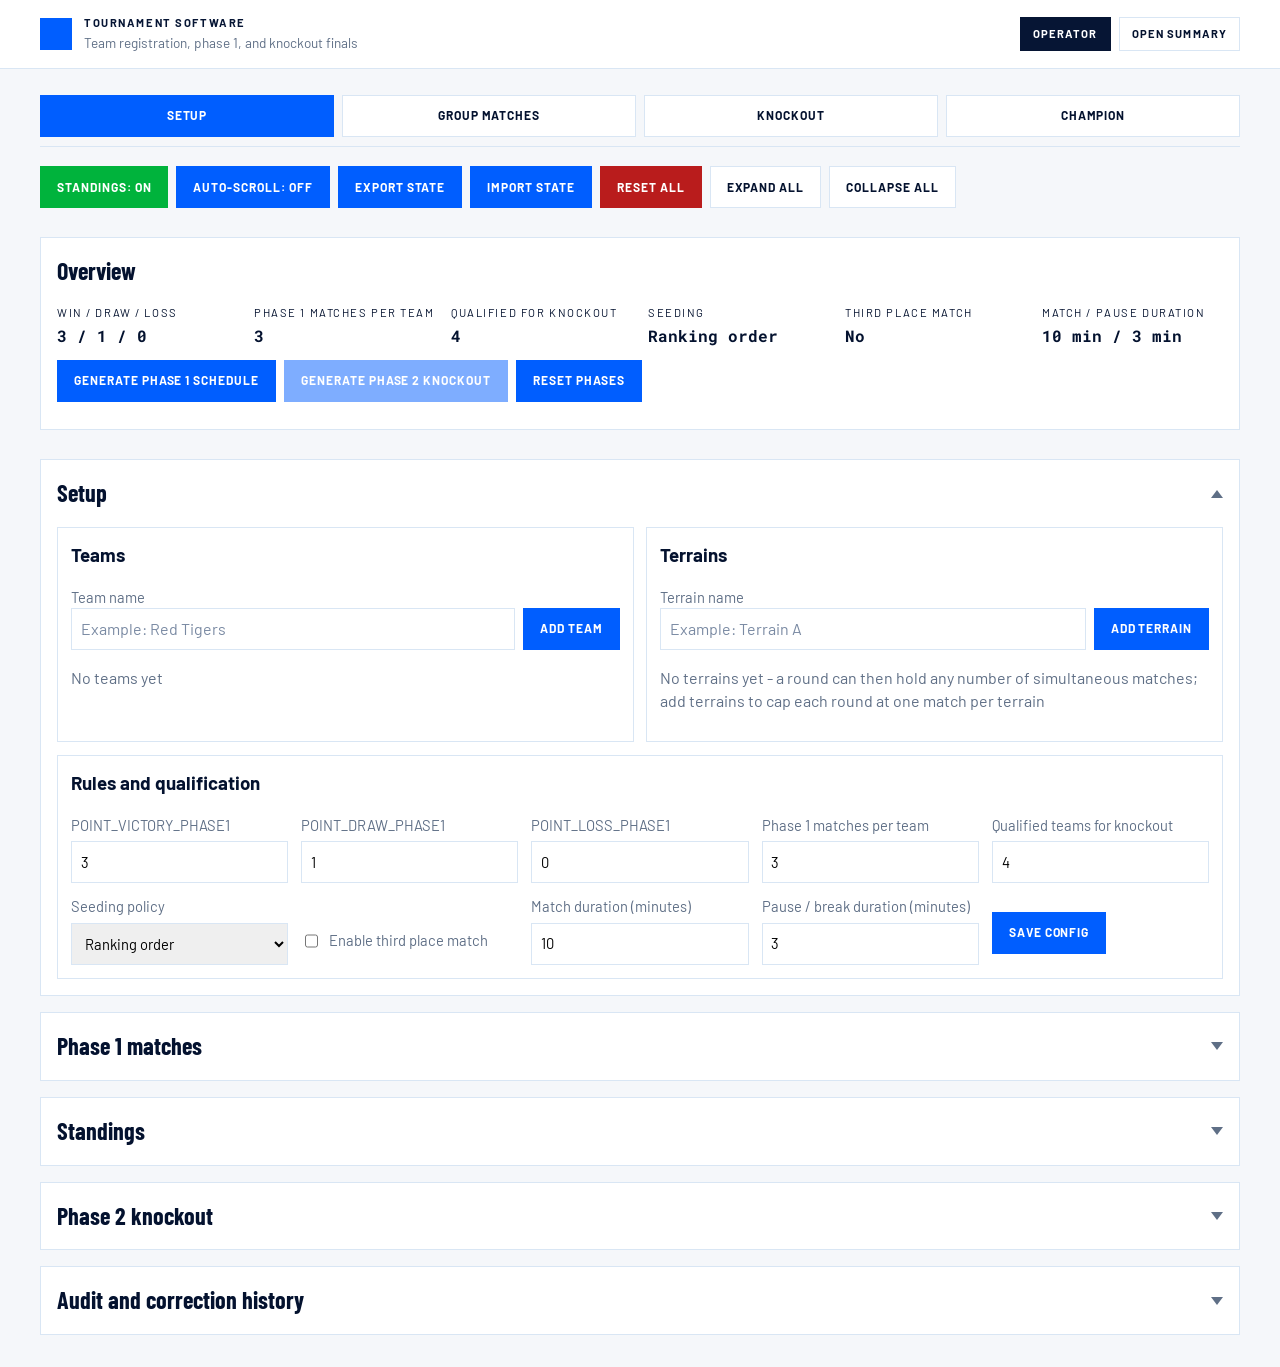
==== index.html @ 8e94bd96 "sticky mini progress bar (Setup > Group Matches > Knockout > Champion) + jump/expand phase" ====
<!DOCTYPE html>
<html lang="en">
<head>
    <meta charset="UTF-8">
    <meta name="viewport" content="width=device-width, initial-scale=1.0">
    <title>Tournament Software</title>
    <link rel="icon" type="image/svg+xml" href="./assets/logo_charneux.svg">
    <link rel="stylesheet" href="./css/style.css">
    <link rel="stylesheet" href="./css/page-tournament.css">
</head>
<body>
    <header class="app-header">
        <div class="app-header-inner">
            <div class="app-brand">
                <div class="app-logo-square" aria-hidden="true"></div>
                <div>
                    <p class="app-brand-title text-label">Tournament Software</p>
                    <p class="app-brand-subtitle">Team registration, phase 1, and knockout finals</p>
                </div>
            </div>
            <nav class="app-nav">
                <span class="app-nav-active">Operator</span>
                <a class="app-nav-link" href="./summary.html">Open Summary</a>
            </nav>
        </div>
    </header>

    <main class="app-main" id="app-root">
        <div class="progress-bar" id="progress-bar"></div>

        <div class="operator-toolbar">
            <button id="btn-toggle-summary-standings" type="button" class="secondary toggle-on">Standings: ON</button>
            <button id="btn-toggle-summary-scroll" type="button" class="secondary toggle-off">Auto-scroll: OFF</button>
            <button id="btn-export-state" type="button">Export state</button>
            <button id="btn-import-state" type="button">Import state</button>
            <button id="btn-reset-state" type="button" class="danger">Reset all</button>
            <button id="btn-expand-all" type="button" class="secondary">Expand all</button>
            <button id="btn-collapse-all" type="button" class="secondary">Collapse all</button>
        </div>

        <div class="card overview-card" id="overview-card">
            <h2>Overview</h2>
            <div id="config-overview"></div>
            <div class="button-row">
                <button id="btn-generate-phase1" type="button">Generate phase 1 schedule</button>
                <button id="btn-start-knockout" type="button">Generate phase 2 knockout</button>
                <button id="btn-reset-phases" type="button">Reset phases</button>
            </div>
        </div>

        <details class="card" id="section-setup" data-section="setup">
            <summary class="card-summary">
                <h2 id="setup-title">Setup</h2>
                <span class="chevron" aria-hidden="true"></span>
            </summary>
            <div class="card-body">
            <div class="grid-2">
                <div class="panel">
                    <h3>Teams</h3>
                    <form id="form-add-team">
                        <label for="team-name">Team name</label>
                        <div class="inline-form">
                            <input id="team-name" name="team-name" type="text" maxlength="60" placeholder="Example: Red Tigers" autocomplete="organization" required>
                            <button type="submit">Add team</button>
                        </div>
                    </form>
                    <div id="teams-list"></div>
                </div>

                <div class="panel">
                    <h3>Terrains</h3>
                    <form id="form-add-terrain">
                        <label for="terrain-name">Terrain name</label>
                        <div class="inline-form">
                            <input id="terrain-name" name="terrain-name" type="text" maxlength="60" placeholder="Example: Terrain A" autocomplete="off" required>
                            <button type="submit">Add terrain</button>
                        </div>
                    </form>
                    <div id="terrains-list"></div>
                </div>
            </div>

            <div class="panel">
                <h3>Rules and qualification</h3>
                <form id="form-config" class="grid-4">
                    <label>
                        POINT_VICTORY_PHASE1
                        <input id="cfg-win" type="number" step="1" min="0" placeholder="e.g. 3" required>
                    </label>
                    <label>
                        POINT_DRAW_PHASE1
                        <input id="cfg-draw" type="number" step="1" min="0" placeholder="e.g. 1" required>
                    </label>
                    <label>
                        POINT_LOSS_PHASE1
                        <input id="cfg-loss" type="number" step="1" min="0" placeholder="e.g. 0" required>
                    </label>
                    <label>
                        Phase 1 matches per team
                        <input id="cfg-phase1-matches" type="number" step="1" min="1" placeholder="e.g. 5" required>
                    </label>
                    <label>
                        Qualified teams for knockout
                        <input id="cfg-qualified" type="number" step="1" min="2" placeholder="e.g. 4" required>
                    </label>
                    <label>
                        Seeding policy
                        <select id="cfg-seeding">
                            <option value="ranking">Ranking order</option>
                            <option value="random">Randomized</option>
                        </select>
                    </label>
                    <label class="checkbox-line">
                        <input id="cfg-third-place" type="checkbox">
                        Enable third place match
                    </label>
                    <label>
                        Match duration (minutes)
                        <input id="cfg-match-duration" type="number" step="1" min="1" placeholder="e.g. 10" required>
                    </label>
                    <label>
                        Pause / break duration (minutes)
                        <input id="cfg-pause-duration" type="number" step="1" min="1" placeholder="e.g. 3" required>
                    </label>
                    <div class="button-row">
                        <button type="submit">Save config</button>
                    </div>
                </form>
            </div>
            </div>
        </details>

        <details class="card" id="section-phase1" data-section="phase1">
            <summary class="card-summary">
                <h2 id="phase1-title">Phase 1 matches</h2>
                <span class="chevron" aria-hidden="true"></span>
            </summary>
            <div class="card-body">
            <div id="phase1-summary"></div>
            <div id="phase1-matches"></div>
            </div>
        </details>

        <details class="card" id="section-standings" data-section="standings">
            <summary class="card-summary">
                <h2 id="standings-title">Standings</h2>
                <span class="chevron" aria-hidden="true"></span>
            </summary>
            <div class="card-body">
            <div id="phase1-standings"></div>
            </div>
        </details>

        <details class="card" id="section-knockout" data-section="knockout">
            <summary class="card-summary">
                <h2 id="knockout-title">Phase 2 knockout</h2>
                <span class="chevron" aria-hidden="true"></span>
            </summary>
            <div class="card-body">
            <div id="knockout-summary"></div>
            <div id="knockout-rounds"></div>
            <div id="third-place-block"></div>
            <div id="champion-block"></div>
            </div>
        </details>

        <details class="card" id="section-audit" data-section="audit">
            <summary class="card-summary">
                <h2 id="audit-title">Audit and correction history</h2>
                <span class="chevron" aria-hidden="true"></span>
            </summary>
            <div class="card-body">
            <div id="audit-log"></div>
            </div>
        </details>
    </main>

    <input id="import-state-input" type="file" accept="application/json" hidden>

    <script src="./js/state.js"></script>
    <script src="./js/timer.js"></script>
    <script src="./js/rules.js"></script>
    <script src="./js/scheduler.js"></script>
    <script src="./js/bracket.js"></script>
    <script src="./js/actions.js"></script>
    <script src="./js/render.js"></script>
    <script src="./js/main.js"></script>
</body>
</html>
---- css/style.css ----
@import url("https://fonts.googleapis.com/css2?family=Barlow+Condensed:wght@500;600;700;800&family=Barlow:wght@400;500;600;700&family=Roboto+Mono:wght@500;700&display=swap");

:root {
    --font-body: "Barlow", system-ui, sans-serif;
    --font-display: "Barlow Condensed", sans-serif;
    --font-mono: "Roboto Mono", ui-monospace, SFMono-Regular, Menlo, monospace;
    --bg: #f5f7fa;
    --surface: #ffffff;
    --navy: #061534;
    --text: #04122f;
    --muted: #5f6f86;
    --brand: #005eff;
    --border: #d9e6f4;
    --ok: #00b33c;
    --warn: #b45309;
    --danger: #b91c1c;
    --red: #e11d22;
    --purple: #8b35ff;
}

* {
    box-sizing: border-box;
}

[hidden] {
    display: none !important;
}

body {
    margin: 0;
    font-family: var(--font-body);
    background: var(--bg);
    color: var(--text);
    line-height: 1.45;
}

h1, h2, h3 {
    margin-top: 0;
}

.card h2,
.summary-card h2,
th {
    font-family: var(--font-display);
}

.text-display {
    font-family: var(--font-display);
}

.text-mono {
    font-family: var(--font-mono);
}

.text-label {
    text-transform: uppercase;
    letter-spacing: 0.14em;
    font-size: 0.7rem;
}

button,
input,
select {
    font: inherit;
    min-height: 42px;
    border-radius: 0;
}

button {
    cursor: pointer;
    border: 1px solid var(--brand);
    background: var(--brand);
    color: #fff;
    padding: 0.65rem 1rem;
    font-size: 0.75rem;
    font-weight: 700;
    letter-spacing: 0.08em;
    text-transform: uppercase;
}

button:not(:disabled):hover {
    filter: brightness(0.88);
}

button:not(:disabled):active {
    filter: brightness(0.75);
    transform: scale(0.97);
}

button.secondary {
    background: #fff;
    border-color: var(--border);
    color: var(--text);
}

button.secondary.toggle-on {
    background: var(--ok);
    border-color: var(--ok);
    color: #fff;
}

button.secondary.toggle-off {
    background: var(--brand);
    border-color: var(--brand);
    color: #fff;
}

button.important {
    background: var(--red);
    border-color: var(--red);
}

button.danger {
    background: var(--danger);
    border-color: var(--danger);
}

button.reopen {
    background: rgba(139, 53, 255, 0.12);
    border-color: rgba(139, 53, 255, 0.4);
    color: var(--purple);
}

button.timer-action {
    background: rgba(180, 83, 9, 0.12);
    border-color: rgba(180, 83, 9, 0.4);
    color: var(--warn);
}

button:disabled {
    opacity: 0.5;
    cursor: not-allowed;
}

input:disabled,
select:disabled {
    opacity: 0.5;
    cursor: not-allowed;
    background: #eef1f6;
}

input,
select {
    border: 1px solid var(--border);
    padding: 0.45rem 0.55rem;
    width: 100%;
}

input::placeholder {
    color: #7a8aa3;
}

label {
    display: grid;
    gap: 0.35rem;
    color: var(--muted);
    font-size: 0.92rem;
}

table {
    width: 100%;
    border-collapse: collapse;
}

th,
td {
    border-bottom: 1px solid var(--border);
    padding: 0.5rem;
    text-align: left;
    vertical-align: middle;
}

th {
    color: var(--muted);
    font-weight: 600;
    font-size: 0.9rem;
}

.muted {
    color: var(--muted);
}

.rank {
    color: var(--brand);
    font-weight: 700;
}

.table-wrap {
    overflow-x: auto;
}

.status-pill {
    display: inline-block;
    padding: 0.1rem 0.45rem;
    font-size: 0.75rem;
    border: 1px solid var(--border);
    background: #f9fafb;
}

.status-pill.completed {
    color: var(--ok);
    border-color: #b9e8cb;
    background: #f0fff4;
}

.status-pill.scheduled {
    color: var(--warn);
    border-color: #f0ddb6;
    background: #fffbeb;
}

.status-pill.current {
    color: #fff;
    border-color: var(--brand);
    background: var(--brand);
}

.status-pill.upcoming {
    color: var(--muted);
    border-color: var(--border);
    background: #f5f7fa;
}
---- css/page-tournament.css ----
.app-header {
    background: var(--surface);
    border-bottom: 1px solid var(--border);
}

.app-header-inner {
    width: min(1200px, calc(100% - 2rem));
    margin: 0 auto;
    min-height: 68px;
    display: flex;
    align-items: center;
    justify-content: space-between;
    flex-wrap: wrap;
    gap: 1rem;
    padding: 0.75rem 0;
}

.app-brand {
    display: flex;
    align-items: center;
    gap: 0.75rem;
}

.app-logo-square {
    width: 32px;
    height: 32px;
    background: var(--brand);
    flex: none;
}

.app-brand-title {
    margin: 0;
    color: var(--navy);
    font-weight: 700;
}

.app-brand-subtitle {
    margin: 0.15rem 0 0;
    color: var(--muted);
    font-size: 0.85rem;
}

.app-nav {
    display: flex;
    align-items: center;
    gap: 0.5rem;
}

.app-nav-active,
.app-nav-link {
    display: inline-flex;
    align-items: center;
    justify-content: center;
    min-height: 34px;
    padding: 0 0.75rem;
    font-size: 0.7rem;
    font-weight: 700;
    letter-spacing: 0.1em;
    text-transform: uppercase;
    text-decoration: none;
}

.app-nav-active {
    background: var(--navy);
    border: 1px solid var(--navy);
    color: #fff;
}

.app-nav-link {
    background: var(--surface);
    border: 1px solid var(--border);
    color: var(--text);
}

.app-nav-link:hover {
    background: var(--bg);
}

@media (max-width: 480px) {
    .app-header-inner {
        padding: 0.65rem 0;
    }

    .app-nav {
        width: 100%;
    }

    .app-nav-link {
        flex: 1;
    }
}

.app-main {
    width: min(1200px, calc(100% - 2rem));
    margin: 1rem auto 2rem;
    display: grid;
    gap: 1rem;
}

.card {
    background: var(--surface);
    border: 1px solid var(--border);
    padding: 1rem;
}

.operator-toolbar {
    display: flex;
    flex-wrap: wrap;
    gap: 0.5rem;
    margin-bottom: 0.8rem;
}

.progress-bar {
    position: sticky;
    top: 0;
    z-index: 10;
    display: flex;
    gap: 0.5rem;
    background: var(--bg);
    padding: 0.6rem 0;
    margin-bottom: 0.2rem;
    border-bottom: 1px solid var(--border);
}

.progress-step {
    flex: 1 1 0;
    border: 1px solid var(--border);
    background: var(--surface);
    color: var(--text);
    padding: 0.5rem 0.75rem;
    font-size: 0.75rem;
    font-weight: 700;
    letter-spacing: 0.08em;
    text-transform: uppercase;
    text-align: center;
    cursor: pointer;
}

.progress-step:hover {
    filter: brightness(0.96);
}

.progress-step--current {
    background: var(--brand);
    border-color: var(--brand);
    color: #fff;
}

.overview-card {
    margin-bottom: 0.8rem;
}

.overview-card h2 {
    margin-bottom: 0.6rem;
}

.overview-grid {
    display: grid;
    grid-template-columns: repeat(auto-fit, minmax(180px, 1fr));
    gap: 0.6rem 1rem;
    margin-bottom: 0.8rem;
}

.overview-grid strong {
    display: block;
    font-family: var(--font-mono);
    margin-top: 0.15rem;
}

.card-summary {
    list-style: none;
    cursor: pointer;
    display: flex;
    align-items: center;
    justify-content: space-between;
    gap: 1rem;
}

.card-summary::-webkit-details-marker {
    display: none;
}

.card-summary h2 {
    margin: 0;
}

.card-summary .chevron,
.round-summary .chevron {
    flex: 0 0 auto;
    width: 0;
    height: 0;
    border-left: 6px solid transparent;
    border-right: 6px solid transparent;
    border-top: 8px solid var(--muted);
    transition: transform 0.15s ease;
    margin-left: auto;
}

details[open] > summary .chevron {
    transform: rotate(180deg);
}

.card-body {
    margin-top: 1rem;
}

.panel {
    border: 1px solid var(--border);
    padding: 0.8rem;
}

.grid-2 {
    display: grid;
    grid-template-columns: repeat(auto-fit, minmax(280px, 1fr));
    gap: 0.8rem;
    margin-bottom: 0.8rem;
}

.grid-4 {
    display: grid;
    grid-template-columns: repeat(auto-fit, minmax(190px, 1fr));
    gap: 0.8rem;
    align-items: end;
}

.inline-form {
    display: grid;
    grid-template-columns: minmax(0, 1fr) auto;
    gap: 0.5rem;
    margin-bottom: 0.8rem;
}

.button-row {
    display: flex;
    flex-wrap: wrap;
    gap: 0.5rem;
    margin-top: 0.7rem;
    margin-bottom: 0.7rem;
}

.list-rows {
    display: grid;
    gap: 0.4rem;
    margin-top: 0.6rem;
}

.list-row {
    display: grid;
    grid-template-columns: minmax(0, 1fr) auto;
    gap: 0.45rem;
    align-items: center;
    border: 1px solid var(--border);
    padding: 0.5rem 0.65rem;
}

.list-row span {
    overflow-wrap: anywhere;
}

.checkbox-line {
    display: flex;
    align-items: center;
    gap: 0.5rem;
}

.checkbox-line input[type="checkbox"] {
    width: auto;
}

.round-stack {
    display: flex;
    flex-direction: column;
    gap: 0.6rem;
}

.round-card {
    border: 1px solid var(--border);
    padding: 0.8rem;
    min-width: 0;
}

.round-card--current {
    border-color: var(--brand);
    box-shadow: 0 0 0 3px rgba(0, 94, 255, 0.15);
}

.round-summary {
    list-style: none;
    cursor: pointer;
    display: flex;
    flex-wrap: wrap;
    align-items: center;
    gap: 0.6rem;
}

.round-summary::-webkit-details-marker {
    display: none;
}

.round-summary h3 {
    margin: 0;
}

.round-card[open] > .round-summary {
    margin-bottom: 0.5rem;
}

.round-body {
    display: flex;
    flex-direction: column;
}

.round-head {
    display: flex;
    flex-wrap: wrap;
    justify-content: space-between;
    align-items: center;
    gap: 0.5rem;
    margin-bottom: 0.5rem;
}

.round-timer-controls {
    display: flex;
    align-items: center;
    gap: 0.4rem;
}

.round-clock {
    font-variant-numeric: tabular-nums;
    font-weight: 600;
}

.match-row-scroller {
    display: flex;
    flex-wrap: wrap;
    gap: 0.6rem;
}

.match-card {
    border: 1px solid var(--border);
    padding: 0.65rem;
    flex: 1 1 260px;
    min-width: 240px;
}

.match-timer {
    display: flex;
    flex-wrap: wrap;
    align-items: center;
    gap: 0.5rem;
    margin-bottom: 0.45rem;
}

.match-clock {
    font-variant-numeric: tabular-nums;
    font-weight: 600;
}

.match-clock.overtime {
    color: var(--danger);
}

.break-clock {
    color: var(--warn);
}

.match-head {
    display: flex;
    justify-content: space-between;
    align-items: center;
    margin-bottom: 0.45rem;
    gap: 0.5rem;
}

.match-head span:first-child {
    min-width: 0;
    overflow-wrap: anywhere;
}

.match-row {
    display: flex;
    flex-wrap: wrap;
    gap: 0.4rem;
    align-items: center;
    min-width: 0;
}

.match-row input {
    flex: 1 1 110px;
    min-width: 0;
    width: auto;
}

.match-row button {
    flex: 1 1 140px;
    white-space: nowrap;
    min-width: 0;
}

.match-teams {
    display: flex;
    flex-wrap: wrap;
    gap: 0.4rem;
    align-items: center;
    margin-bottom: 0.5rem;
}

.match-teams select {
    flex: 1 1 140px;
    min-width: 0;
}

.match-teams .vs-label {
    color: var(--muted);
    font-size: 0.85rem;
}

#phase1-standings {
    overflow-x: auto;
}

.champion-box {
    border: 1px solid #b9e8cb;
    background: #f0fff4;
    padding: 0.8rem;
    margin-top: 0.7rem;
}

.audit-items {
    display: grid;
    gap: 0.45rem;
}

.audit-item {
    border: 1px solid var(--border);
    padding: 0.55rem 0.65rem;
    background: #fff;
}

.audit-item time {
    color: var(--muted);
    font-size: 0.83rem;
    display: block;
}

@media (max-width: 740px) {
    .inline-form {
        grid-template-columns: 1fr;
    }

    .list-row {
        grid-template-columns: 1fr;
    }

    .list-row button {
        width: 100%;
    }

    .match-row {
        flex-direction: column;
        align-items: stretch;
    }

    .match-row input,
    .match-row button {
        width: 100%;
        flex: 1 1 auto;
    }
}
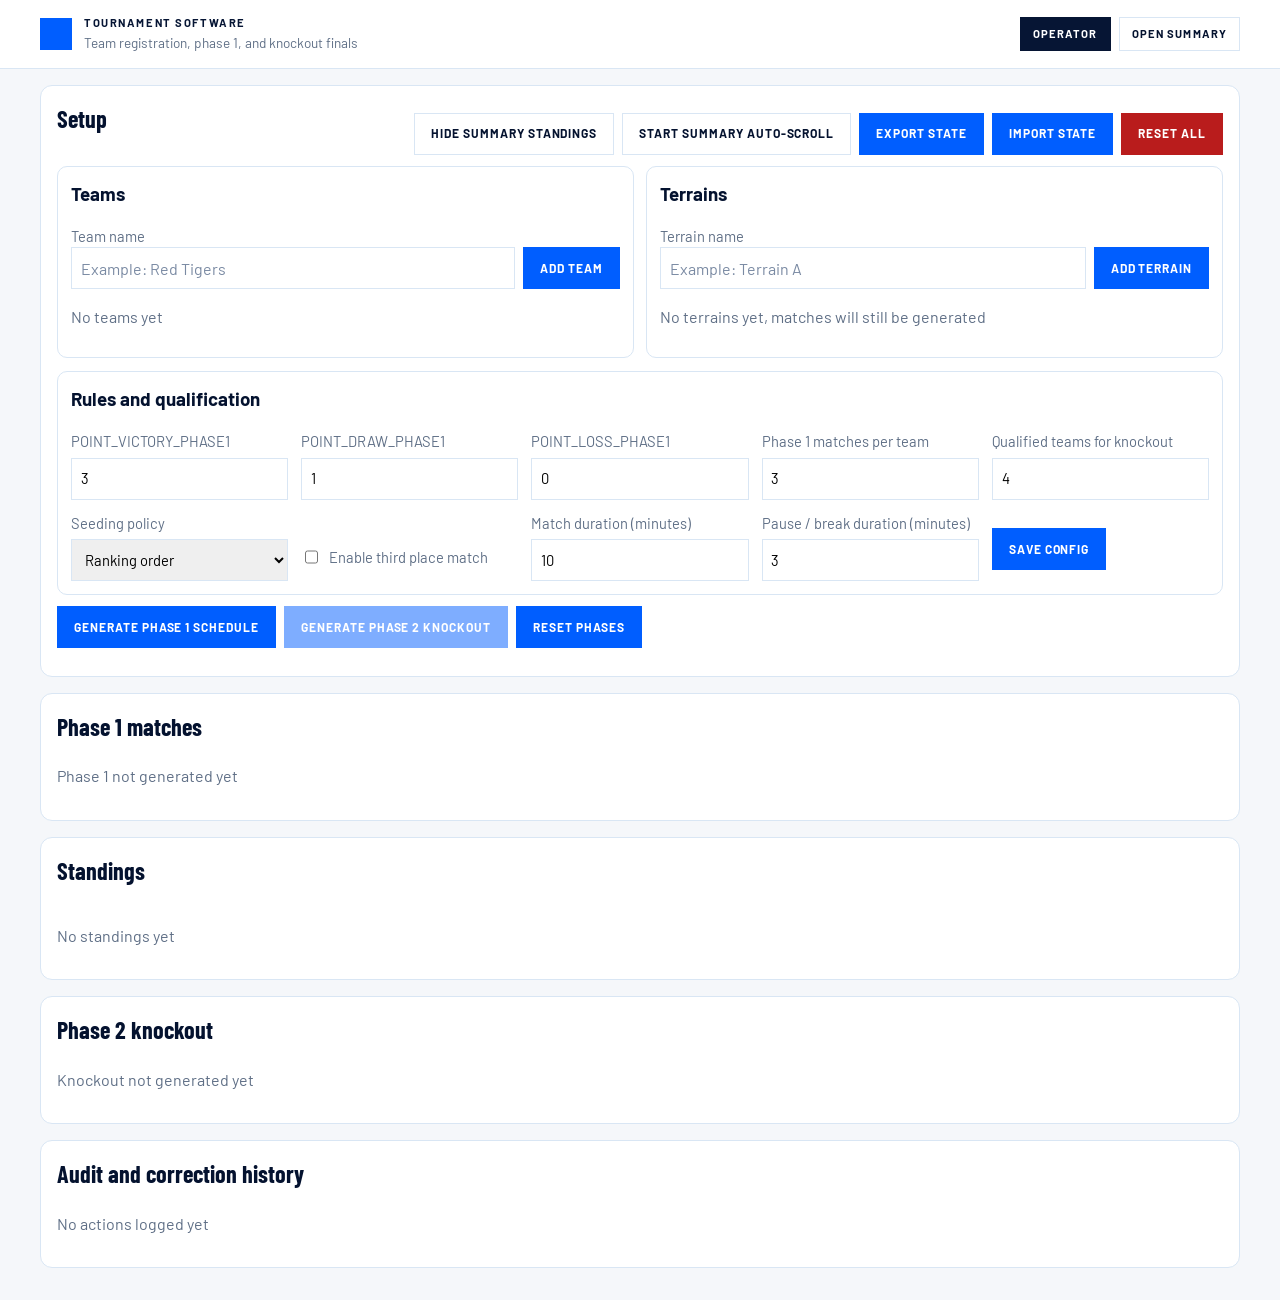
==== commit 0b23b7b1: "Merge pull request #3 from webertom6/fix/correct_client_implementation Fix/correct client implementa" ====
--- a/index.html
+++ b/index.html
@@ -4,7 +4,6 @@
     <meta charset="UTF-8">
     <meta name="viewport" content="width=device-width, initial-scale=1.0">
     <title>Tournament Software</title>
-    <link rel="icon" type="image/svg+xml" href="./assets/logo_charneux.svg">
     <link rel="stylesheet" href="./css/style.css">
     <link rel="stylesheet" href="./css/page-tournament.css">
 </head>
@@ -26,34 +25,18 @@
     </header>
 
     <main class="app-main" id="app-root">
-        <div class="progress-bar" id="progress-bar"></div>
+        <section class="card" aria-labelledby="setup-title">
+            <div class="card-head">
+                <h2 id="setup-title">Setup</h2>
+                <div class="button-row">
+                    <button id="btn-toggle-summary-standings" type="button" class="secondary">Hide summary standings</button>
+                    <button id="btn-toggle-summary-scroll" type="button" class="secondary">Start summary auto-scroll</button>
+                    <button id="btn-export-state" type="button">Export state</button>
+                    <button id="btn-import-state" type="button">Import state</button>
+                    <button id="btn-reset-state" type="button" class="danger">Reset all</button>
+                </div>
+            </div>
 
-        <div class="operator-toolbar">
-            <button id="btn-toggle-summary-standings" type="button" class="secondary toggle-on">Standings: ON</button>
-            <button id="btn-toggle-summary-scroll" type="button" class="secondary toggle-off">Auto-scroll: OFF</button>
-            <button id="btn-export-state" type="button">Export state</button>
-            <button id="btn-import-state" type="button">Import state</button>
-            <button id="btn-reset-state" type="button" class="danger">Reset all</button>
-            <button id="btn-expand-all" type="button" class="secondary">Expand all</button>
-            <button id="btn-collapse-all" type="button" class="secondary">Collapse all</button>
-        </div>
-
-        <div class="card overview-card" id="overview-card">
-            <h2>Overview</h2>
-            <div id="config-overview"></div>
-            <div class="button-row">
-                <button id="btn-generate-phase1" type="button">Generate phase 1 schedule</button>
-                <button id="btn-start-knockout" type="button">Generate phase 2 knockout</button>
-                <button id="btn-reset-phases" type="button">Reset phases</button>
-            </div>
-        </div>
-
-        <details class="card" id="section-setup" data-section="setup">
-            <summary class="card-summary">
-                <h2 id="setup-title">Setup</h2>
-                <span class="chevron" aria-hidden="true"></span>
-            </summary>
-            <div class="card-body">
             <div class="grid-2">
                 <div class="panel">
                     <h3>Teams</h3>
@@ -127,52 +110,37 @@
                     </div>
                 </form>
             </div>
+
+            <div class="button-row">
+                <button id="btn-generate-phase1" type="button">Generate phase 1 schedule</button>
+                <button id="btn-start-knockout" type="button">Generate phase 2 knockout</button>
+                <button id="btn-reset-phases" type="button">Reset phases</button>
             </div>
-        </details>
+        </section>
 
-        <details class="card" id="section-phase1" data-section="phase1">
-            <summary class="card-summary">
-                <h2 id="phase1-title">Phase 1 matches</h2>
-                <span class="chevron" aria-hidden="true"></span>
-            </summary>
-            <div class="card-body">
+        <section class="card" aria-labelledby="phase1-title">
+            <h2 id="phase1-title">Phase 1 matches</h2>
             <div id="phase1-summary"></div>
             <div id="phase1-matches"></div>
-            </div>
-        </details>
+        </section>
 
-        <details class="card" id="section-standings" data-section="standings">
-            <summary class="card-summary">
-                <h2 id="standings-title">Standings</h2>
-                <span class="chevron" aria-hidden="true"></span>
-            </summary>
-            <div class="card-body">
+        <section class="card" aria-labelledby="standings-title">
+            <h2 id="standings-title">Standings</h2>
             <div id="phase1-standings"></div>
-            </div>
-        </details>
+        </section>
 
-        <details class="card" id="section-knockout" data-section="knockout">
-            <summary class="card-summary">
-                <h2 id="knockout-title">Phase 2 knockout</h2>
-                <span class="chevron" aria-hidden="true"></span>
-            </summary>
-            <div class="card-body">
+        <section class="card" aria-labelledby="knockout-title">
+            <h2 id="knockout-title">Phase 2 knockout</h2>
             <div id="knockout-summary"></div>
             <div id="knockout-rounds"></div>
             <div id="third-place-block"></div>
             <div id="champion-block"></div>
-            </div>
-        </details>
+        </section>
 
-        <details class="card" id="section-audit" data-section="audit">
-            <summary class="card-summary">
-                <h2 id="audit-title">Audit and correction history</h2>
-                <span class="chevron" aria-hidden="true"></span>
-            </summary>
-            <div class="card-body">
+        <section class="card" aria-labelledby="audit-title">
+            <h2 id="audit-title">Audit and correction history</h2>
             <div id="audit-log"></div>
-            </div>
-        </details>
+        </section>
     </main>
 
     <input id="import-state-input" type="file" accept="application/json" hidden>
--- a/css/style.css
+++ b/css/style.css
@@ -127,6 +127,13 @@
     color: var(--warn);
 }
 
+/* keep the pause/resume row the same height regardless of which button (or none) is shown */
+.match-timer button {
+    min-height: 0;
+    padding: 0.3rem 0.55rem;
+    font-size: 0.7rem;
+}
+
 button:disabled {
     opacity: 0.5;
     cursor: not-allowed;
@@ -170,6 +177,10 @@
     vertical-align: middle;
 }
 
+tbody tr:hover {
+    background: #eef1f6;
+}
+
 th {
     color: var(--muted);
     font-weight: 600;
--- a/css/page-tournament.css
+++ b/css/page-tournament.css
@@ -100,112 +100,20 @@
 .card {
     background: var(--surface);
     border: 1px solid var(--border);
+    border-radius: 12px;
     padding: 1rem;
 }
 
-.operator-toolbar {
-    display: flex;
-    flex-wrap: wrap;
-    gap: 0.5rem;
-    margin-bottom: 0.8rem;
-}
-
-.progress-bar {
-    position: sticky;
-    top: 0;
-    z-index: 10;
-    display: flex;
-    gap: 0.5rem;
-    background: var(--bg);
-    padding: 0.6rem 0;
-    margin-bottom: 0.2rem;
-    border-bottom: 1px solid var(--border);
-}
-
-.progress-step {
-    flex: 1 1 0;
-    border: 1px solid var(--border);
-    background: var(--surface);
-    color: var(--text);
-    padding: 0.5rem 0.75rem;
-    font-size: 0.75rem;
-    font-weight: 700;
-    letter-spacing: 0.08em;
-    text-transform: uppercase;
-    text-align: center;
-    cursor: pointer;
-}
-
-.progress-step:hover {
-    filter: brightness(0.96);
-}
-
-.progress-step--current {
-    background: var(--brand);
-    border-color: var(--brand);
-    color: #fff;
-}
-
-.overview-card {
-    margin-bottom: 0.8rem;
-}
-
-.overview-card h2 {
-    margin-bottom: 0.6rem;
-}
-
-.overview-grid {
-    display: grid;
-    grid-template-columns: repeat(auto-fit, minmax(180px, 1fr));
-    gap: 0.6rem 1rem;
-    margin-bottom: 0.8rem;
-}
-
-.overview-grid strong {
-    display: block;
-    font-family: var(--font-mono);
-    margin-top: 0.15rem;
-}
-
-.card-summary {
-    list-style: none;
-    cursor: pointer;
-    display: flex;
-    align-items: center;
+.card-head {
+    display: flex;
     justify-content: space-between;
     gap: 1rem;
-}
-
-.card-summary::-webkit-details-marker {
-    display: none;
-}
-
-.card-summary h2 {
-    margin: 0;
-}
-
-.card-summary .chevron,
-.round-summary .chevron {
-    flex: 0 0 auto;
-    width: 0;
-    height: 0;
-    border-left: 6px solid transparent;
-    border-right: 6px solid transparent;
-    border-top: 8px solid var(--muted);
-    transition: transform 0.15s ease;
-    margin-left: auto;
-}
-
-details[open] > summary .chevron {
-    transform: rotate(180deg);
-}
-
-.card-body {
-    margin-top: 1rem;
+    flex-wrap: wrap;
 }
 
 .panel {
     border: 1px solid var(--border);
+    border-radius: 10px;
     padding: 0.8rem;
 }
 
@@ -267,47 +175,17 @@
     width: auto;
 }
 
-.round-stack {
-    display: flex;
-    flex-direction: column;
-    gap: 0.6rem;
+.round-grid {
+    display: grid;
+    grid-template-columns: repeat(auto-fit, minmax(280px, 1fr));
+    gap: 0.8rem;
 }
 
 .round-card {
     border: 1px solid var(--border);
+    border-radius: 10px;
     padding: 0.8rem;
     min-width: 0;
-}
-
-.round-card--current {
-    border-color: var(--brand);
-    box-shadow: 0 0 0 3px rgba(0, 94, 255, 0.15);
-}
-
-.round-summary {
-    list-style: none;
-    cursor: pointer;
-    display: flex;
-    flex-wrap: wrap;
-    align-items: center;
-    gap: 0.6rem;
-}
-
-.round-summary::-webkit-details-marker {
-    display: none;
-}
-
-.round-summary h3 {
-    margin: 0;
-}
-
-.round-card[open] > .round-summary {
-    margin-bottom: 0.5rem;
-}
-
-.round-body {
-    display: flex;
-    flex-direction: column;
 }
 
 .round-head {
@@ -330,17 +208,11 @@
     font-weight: 600;
 }
 
-.match-row-scroller {
-    display: flex;
-    flex-wrap: wrap;
-    gap: 0.6rem;
-}
-
 .match-card {
     border: 1px solid var(--border);
+    border-radius: 8px;
     padding: 0.65rem;
-    flex: 1 1 260px;
-    min-width: 240px;
+    margin-bottom: 0.6rem;
 }
 
 .match-timer {
@@ -422,6 +294,7 @@
 .champion-box {
     border: 1px solid #b9e8cb;
     background: #f0fff4;
+    border-radius: 10px;
     padding: 0.8rem;
     margin-top: 0.7rem;
 }
@@ -433,6 +306,7 @@
 
 .audit-item {
     border: 1px solid var(--border);
+    border-radius: 8px;
     padding: 0.55rem 0.65rem;
     background: #fff;
 }
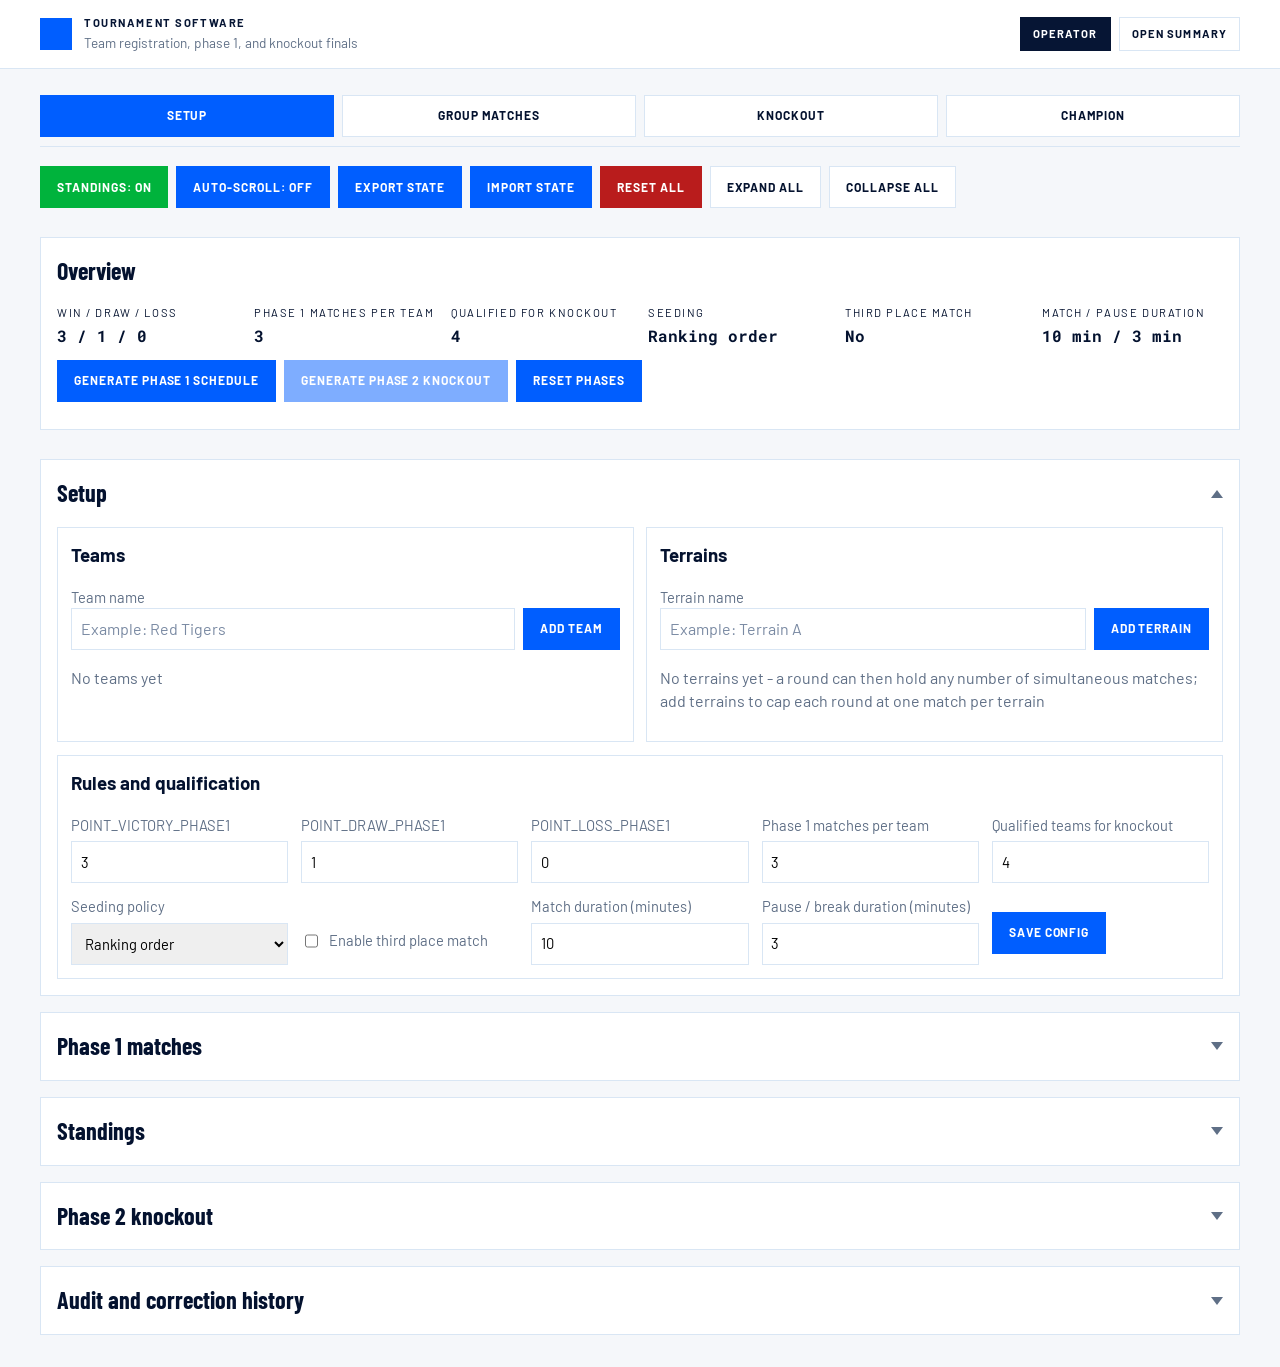
==== commit b1040675: "Merge pull request #4 from webertom6/feature/fix_design Feature/fix design" ====
--- a/index.html
+++ b/index.html
@@ -4,6 +4,7 @@
     <meta charset="UTF-8">
     <meta name="viewport" content="width=device-width, initial-scale=1.0">
     <title>Tournament Software</title>
+    <link rel="icon" type="image/svg+xml" href="./assets/logo_charneux.svg">
     <link rel="stylesheet" href="./css/style.css">
     <link rel="stylesheet" href="./css/page-tournament.css">
 </head>
@@ -25,18 +26,34 @@
     </header>
 
     <main class="app-main" id="app-root">
-        <section class="card" aria-labelledby="setup-title">
-            <div class="card-head">
+        <div class="progress-bar" id="progress-bar"></div>
+
+        <div class="operator-toolbar">
+            <button id="btn-toggle-summary-standings" type="button" class="secondary toggle-on">Standings: ON</button>
+            <button id="btn-toggle-summary-scroll" type="button" class="secondary toggle-off">Auto-scroll: OFF</button>
+            <button id="btn-export-state" type="button">Export state</button>
+            <button id="btn-import-state" type="button">Import state</button>
+            <button id="btn-reset-state" type="button" class="danger">Reset all</button>
+            <button id="btn-expand-all" type="button" class="secondary">Expand all</button>
+            <button id="btn-collapse-all" type="button" class="secondary">Collapse all</button>
+        </div>
+
+        <div class="card overview-card" id="overview-card">
+            <h2>Overview</h2>
+            <div id="config-overview"></div>
+            <div class="button-row">
+                <button id="btn-generate-phase1" type="button">Generate phase 1 schedule</button>
+                <button id="btn-start-knockout" type="button">Generate phase 2 knockout</button>
+                <button id="btn-reset-phases" type="button">Reset phases</button>
+            </div>
+        </div>
+
+        <details class="card" id="section-setup" data-section="setup">
+            <summary class="card-summary">
                 <h2 id="setup-title">Setup</h2>
-                <div class="button-row">
-                    <button id="btn-toggle-summary-standings" type="button" class="secondary">Hide summary standings</button>
-                    <button id="btn-toggle-summary-scroll" type="button" class="secondary">Start summary auto-scroll</button>
-                    <button id="btn-export-state" type="button">Export state</button>
-                    <button id="btn-import-state" type="button">Import state</button>
-                    <button id="btn-reset-state" type="button" class="danger">Reset all</button>
-                </div>
-            </div>
-
+                <span class="chevron" aria-hidden="true"></span>
+            </summary>
+            <div class="card-body">
             <div class="grid-2">
                 <div class="panel">
                     <h3>Teams</h3>
@@ -110,37 +127,52 @@
                     </div>
                 </form>
             </div>
+            </div>
+        </details>
 
-            <div class="button-row">
-                <button id="btn-generate-phase1" type="button">Generate phase 1 schedule</button>
-                <button id="btn-start-knockout" type="button">Generate phase 2 knockout</button>
-                <button id="btn-reset-phases" type="button">Reset phases</button>
-            </div>
-        </section>
-
-        <section class="card" aria-labelledby="phase1-title">
-            <h2 id="phase1-title">Phase 1 matches</h2>
+        <details class="card" id="section-phase1" data-section="phase1">
+            <summary class="card-summary">
+                <h2 id="phase1-title">Phase 1 matches</h2>
+                <span class="chevron" aria-hidden="true"></span>
+            </summary>
+            <div class="card-body">
             <div id="phase1-summary"></div>
             <div id="phase1-matches"></div>
-        </section>
+            </div>
+        </details>
 
-        <section class="card" aria-labelledby="standings-title">
-            <h2 id="standings-title">Standings</h2>
+        <details class="card" id="section-standings" data-section="standings">
+            <summary class="card-summary">
+                <h2 id="standings-title">Standings</h2>
+                <span class="chevron" aria-hidden="true"></span>
+            </summary>
+            <div class="card-body">
             <div id="phase1-standings"></div>
-        </section>
+            </div>
+        </details>
 
-        <section class="card" aria-labelledby="knockout-title">
-            <h2 id="knockout-title">Phase 2 knockout</h2>
+        <details class="card" id="section-knockout" data-section="knockout">
+            <summary class="card-summary">
+                <h2 id="knockout-title">Phase 2 knockout</h2>
+                <span class="chevron" aria-hidden="true"></span>
+            </summary>
+            <div class="card-body">
             <div id="knockout-summary"></div>
             <div id="knockout-rounds"></div>
             <div id="third-place-block"></div>
             <div id="champion-block"></div>
-        </section>
+            </div>
+        </details>
 
-        <section class="card" aria-labelledby="audit-title">
-            <h2 id="audit-title">Audit and correction history</h2>
+        <details class="card" id="section-audit" data-section="audit">
+            <summary class="card-summary">
+                <h2 id="audit-title">Audit and correction history</h2>
+                <span class="chevron" aria-hidden="true"></span>
+            </summary>
+            <div class="card-body">
             <div id="audit-log"></div>
-        </section>
+            </div>
+        </details>
     </main>
 
     <input id="import-state-input" type="file" accept="application/json" hidden>
--- a/css/page-tournament.css
+++ b/css/page-tournament.css
@@ -100,20 +100,112 @@
 .card {
     background: var(--surface);
     border: 1px solid var(--border);
-    border-radius: 12px;
     padding: 1rem;
 }
 
-.card-head {
-    display: flex;
+.operator-toolbar {
+    display: flex;
+    flex-wrap: wrap;
+    gap: 0.5rem;
+    margin-bottom: 0.8rem;
+}
+
+.progress-bar {
+    position: sticky;
+    top: 0;
+    z-index: 10;
+    display: flex;
+    gap: 0.5rem;
+    background: var(--bg);
+    padding: 0.6rem 0;
+    margin-bottom: 0.2rem;
+    border-bottom: 1px solid var(--border);
+}
+
+.progress-step {
+    flex: 1 1 0;
+    border: 1px solid var(--border);
+    background: var(--surface);
+    color: var(--text);
+    padding: 0.5rem 0.75rem;
+    font-size: 0.75rem;
+    font-weight: 700;
+    letter-spacing: 0.08em;
+    text-transform: uppercase;
+    text-align: center;
+    cursor: pointer;
+}
+
+.progress-step:hover {
+    filter: brightness(0.96);
+}
+
+.progress-step--current {
+    background: var(--brand);
+    border-color: var(--brand);
+    color: #fff;
+}
+
+.overview-card {
+    margin-bottom: 0.8rem;
+}
+
+.overview-card h2 {
+    margin-bottom: 0.6rem;
+}
+
+.overview-grid {
+    display: grid;
+    grid-template-columns: repeat(auto-fit, minmax(180px, 1fr));
+    gap: 0.6rem 1rem;
+    margin-bottom: 0.8rem;
+}
+
+.overview-grid strong {
+    display: block;
+    font-family: var(--font-mono);
+    margin-top: 0.15rem;
+}
+
+.card-summary {
+    list-style: none;
+    cursor: pointer;
+    display: flex;
+    align-items: center;
     justify-content: space-between;
     gap: 1rem;
-    flex-wrap: wrap;
+}
+
+.card-summary::-webkit-details-marker {
+    display: none;
+}
+
+.card-summary h2 {
+    margin: 0;
+}
+
+.card-summary .chevron,
+.round-summary .chevron {
+    flex: 0 0 auto;
+    width: 0;
+    height: 0;
+    border-left: 6px solid transparent;
+    border-right: 6px solid transparent;
+    border-top: 8px solid var(--muted);
+    transition: transform 0.15s ease;
+    margin-left: auto;
+}
+
+details[open] > summary .chevron {
+    transform: rotate(180deg);
+}
+
+.card-body {
+    margin-top: 1rem;
 }
 
 .panel {
     border: 1px solid var(--border);
-    border-radius: 10px;
     padding: 0.8rem;
 }
 
@@ -175,17 +267,48 @@
     width: auto;
 }
 
-.round-grid {
-    display: grid;
-    grid-template-columns: repeat(auto-fit, minmax(280px, 1fr));
-    gap: 0.8rem;
+.round-stack {
+    display: flex;
+    flex-direction: column;
+    gap: 0.6rem;
 }
 
 .round-card {
     border: 1px solid var(--border);
-    border-radius: 10px;
     padding: 0.8rem;
     min-width: 0;
+}
+
+.round-card--current {
+    border-color: var(--brand);
+    box-shadow: 0 0 0 3px rgba(0, 94, 255, 0.15);
+}
+
+.round-summary {
+    list-style: none;
+    cursor: pointer;
+    display: flex;
+    flex-wrap: wrap;
+    align-items: center;
+    gap: 0.6rem;
+}
+
+.round-summary::-webkit-details-marker {
+    display: none;
+}
+
+.round-summary h3 {
+    margin: 0;
+}
+
+.round-card[open] > .round-summary {
+    margin-bottom: 0.5rem;
+}
+
+.round-body {
+    display: flex;
+    flex-direction: column;
+    gap: 0.5rem;
 }
 
 .round-head {
@@ -208,11 +331,18 @@
     font-weight: 600;
 }
 
+.match-row-scroller {
+    display: flex;
+    flex-wrap: wrap;
+    align-items: flex-start;
+    gap: 0.6rem;
+}
+
 .match-card {
     border: 1px solid var(--border);
-    border-radius: 8px;
     padding: 0.65rem;
-    margin-bottom: 0.6rem;
+    flex: 1 1 260px;
+    min-width: 240px;
 }
 
 .match-timer {
@@ -287,6 +417,25 @@
     font-size: 0.85rem;
 }
 
+.match-teams-static {
+    display: flex;
+    flex-direction: column;
+    gap: 0.15rem;
+    margin-bottom: 0.5rem;
+}
+
+.match-teams-static .team-line {
+    white-space: nowrap;
+    overflow: hidden;
+    text-overflow: ellipsis;
+}
+
+.match-teams-static .vs-label {
+    color: var(--muted);
+    font-size: 0.85rem;
+    margin-right: 0.3rem;
+}
+
 #phase1-standings {
     overflow-x: auto;
 }
@@ -294,7 +443,6 @@
 .champion-box {
     border: 1px solid #b9e8cb;
     background: #f0fff4;
-    border-radius: 10px;
     padding: 0.8rem;
     margin-top: 0.7rem;
 }
@@ -306,7 +454,6 @@
 
 .audit-item {
     border: 1px solid var(--border);
-    border-radius: 8px;
     padding: 0.55rem 0.65rem;
     background: #fff;
 }
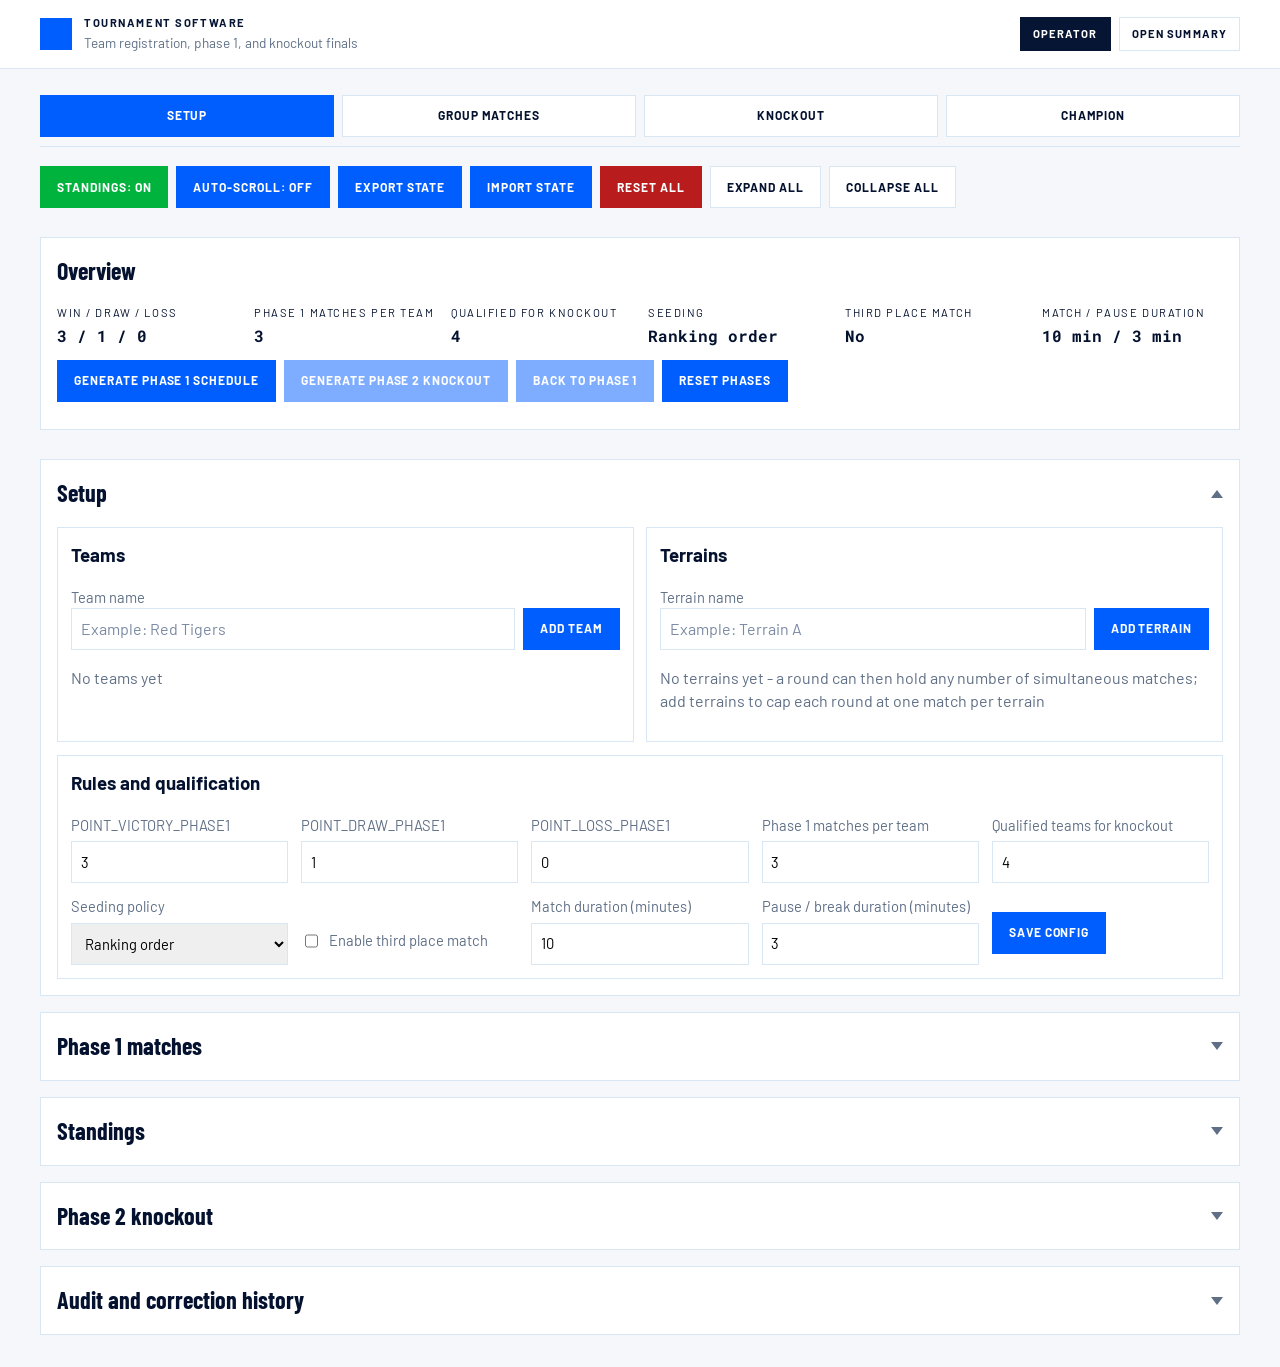
==== commit f63286f6: "feat: add "Back to phase 1" button and functionality to clear knockout bracket while preserving phas" ====
--- a/index.html
+++ b/index.html
@@ -44,6 +44,7 @@
             <div class="button-row">
                 <button id="btn-generate-phase1" type="button">Generate phase 1 schedule</button>
                 <button id="btn-start-knockout" type="button">Generate phase 2 knockout</button>
+                <button id="btn-back-to-phase1" type="button">Back to phase 1</button>
                 <button id="btn-reset-phases" type="button">Reset phases</button>
             </div>
         </div>
--- a/css/style.css
+++ b/css/style.css
@@ -191,6 +191,27 @@
     color: var(--muted);
 }
 
+/* real (visible, tiny) text rather than clipped-hidden, so the browser's native
+   Ctrl+F highlight is actually visible - mirrors only the currently selected
+   team names, not the full <select> option list, since <select>/<option>
+   text isn't reachable by find-in-page at all */
+.match-search-label {
+    /* if search-in-page is used, this text will be visible */
+    margin: 0 0 0.2rem;
+    font-size: 1px;
+    color: var(--muted);
+    /* uncomment the following block to hide the text visually but keep it searchable */
+    /* position: absolute;
+    width: 1px;
+    height: 1px;
+    margin: -1px;
+    padding: 0;
+    overflow: hidden;
+    clip: rect(0, 0, 0, 0);
+    white-space: nowrap;
+    border: 0; */
+}
+
 .rank {
     color: var(--brand);
     font-weight: 700;
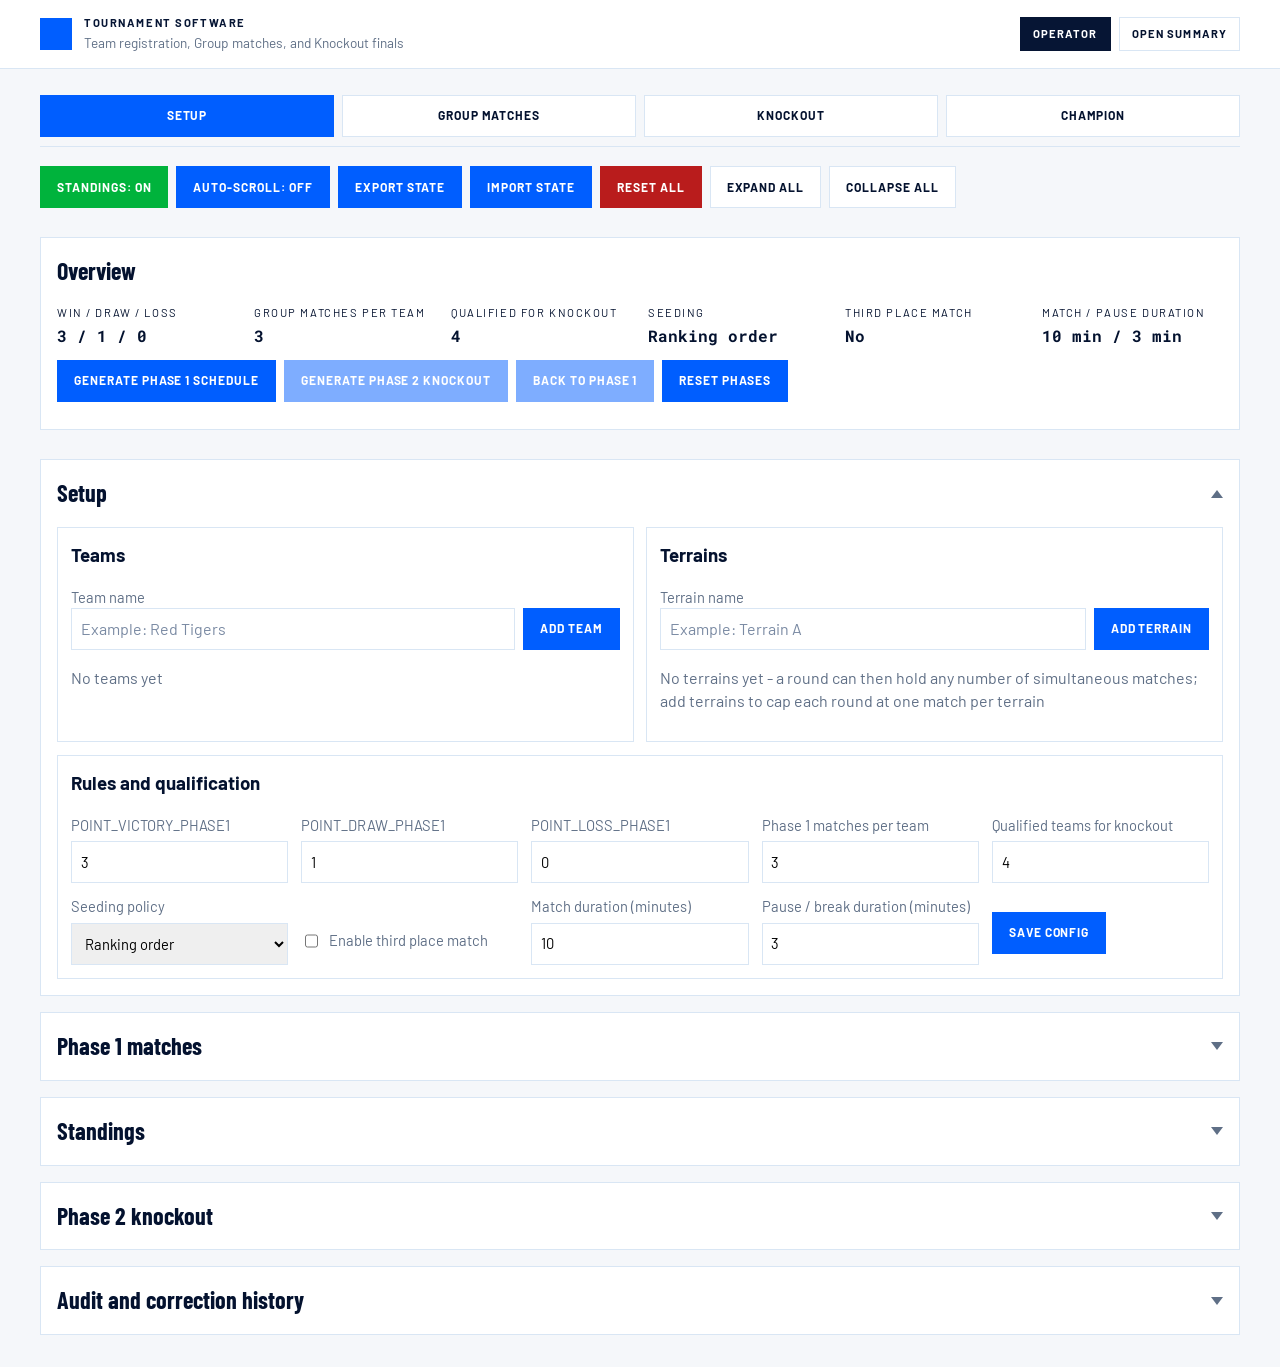
==== commit 0346613c: "fix: phase-1 to group matches" ====
--- a/index.html
+++ b/index.html
@@ -15,7 +15,7 @@
                 <div class="app-logo-square" aria-hidden="true"></div>
                 <div>
                     <p class="app-brand-title text-label">Tournament Software</p>
-                    <p class="app-brand-subtitle">Team registration, phase 1, and knockout finals</p>
+                    <p class="app-brand-subtitle">Team registration, Group matches, and Knockout finals</p>
                 </div>
             </div>
             <nav class="app-nav">
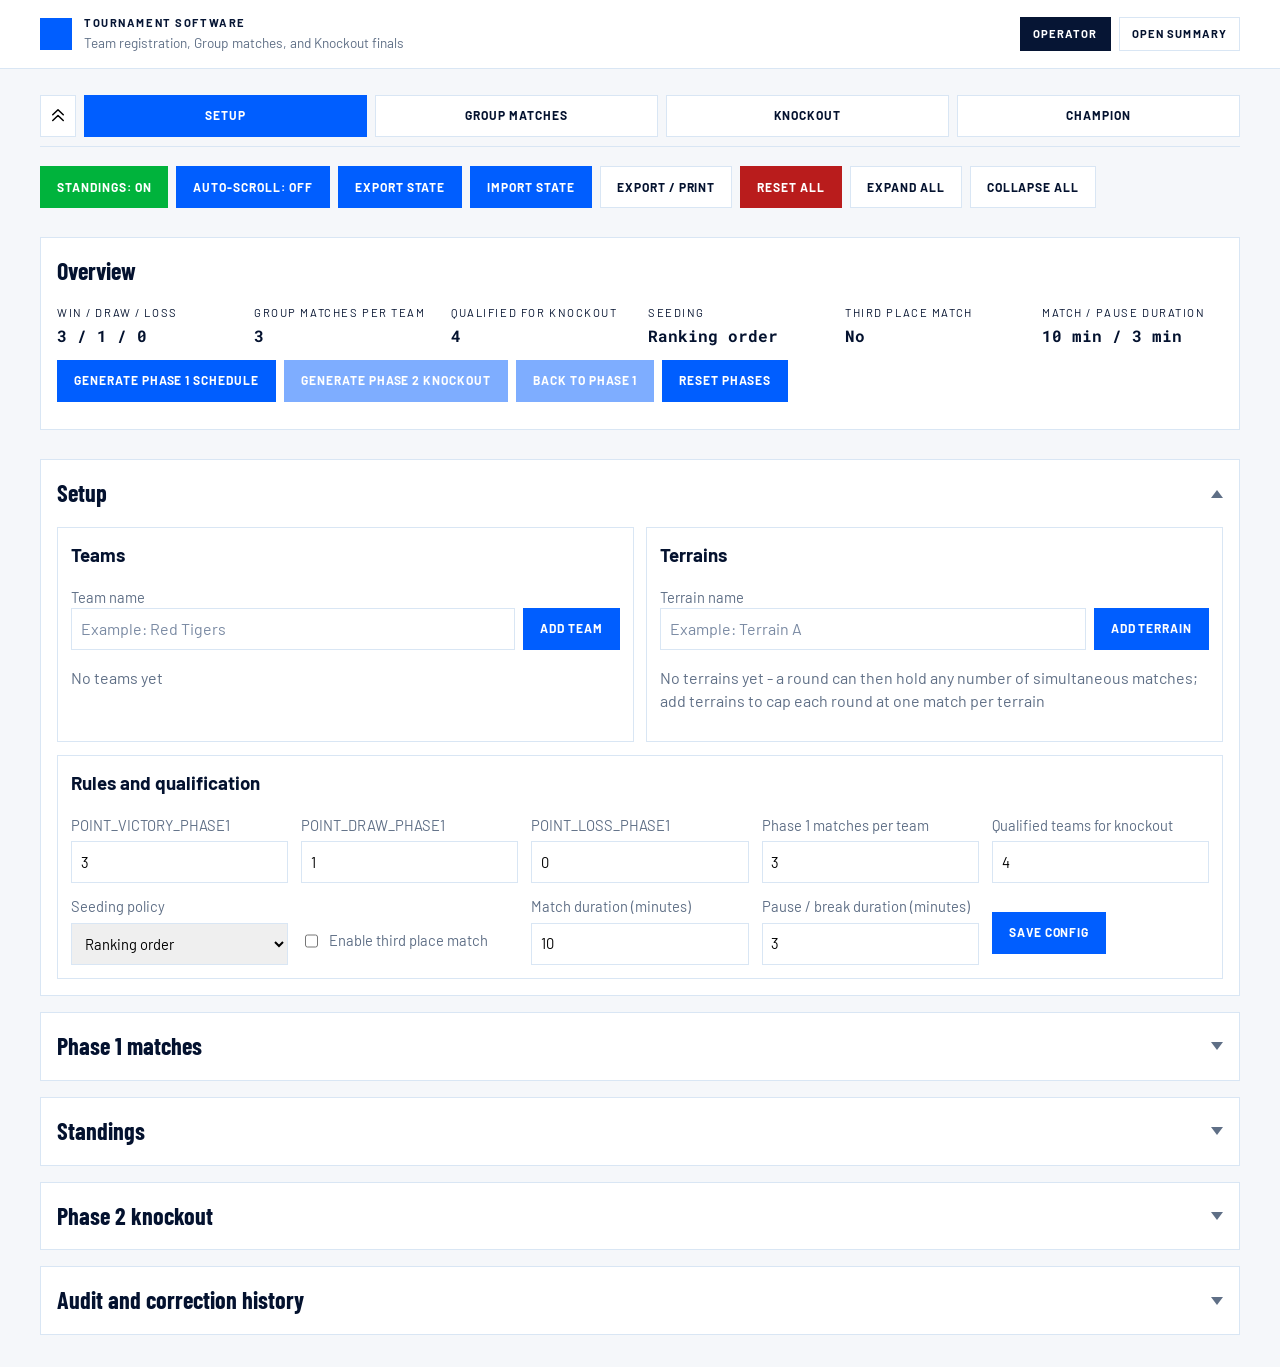
==== commit 4e65da94: "start implement PDF export" ====
--- a/index.html
+++ b/index.html
@@ -7,6 +7,7 @@
     <link rel="icon" type="image/svg+xml" href="./assets/logo_charneux.svg">
     <link rel="stylesheet" href="./css/style.css">
     <link rel="stylesheet" href="./css/page-tournament.css">
+    <link rel="stylesheet" href="./css/print.css">
 </head>
 <body>
     <header class="app-header">
@@ -33,9 +34,34 @@
             <button id="btn-toggle-summary-scroll" type="button" class="secondary toggle-off">Auto-scroll: OFF</button>
             <button id="btn-export-state" type="button">Export state</button>
             <button id="btn-import-state" type="button">Import state</button>
+            <button id="btn-export-print" type="button" class="secondary">Export / Print</button>
             <button id="btn-reset-state" type="button" class="danger">Reset all</button>
             <button id="btn-expand-all" type="button" class="secondary">Expand all</button>
             <button id="btn-collapse-all" type="button" class="secondary">Collapse all</button>
+        </div>
+
+        <div class="panel export-print-panel" id="export-print-panel" hidden>
+            <div class="grid-4">
+                <label>
+                    Content
+                    <select id="export-print-content">
+                        <option value="phase">Current phase</option>
+                        <option value="standings">Standings table</option>
+                    </select>
+                </label>
+                <label>
+                    Paper size
+                    <select id="export-print-paper">
+                        <option value="A0">A0</option>
+                        <option value="A1">A1</option>
+                        <option value="A2">A2</option>
+                        <option value="A3">A3</option>
+                        <option value="A4" selected>A4</option>
+                        <option value="A5">A5</option>
+                    </select>
+                </label>
+                <button id="btn-export-print-generate" type="button">Print</button>
+            </div>
         </div>
 
         <div class="card overview-card" id="overview-card">
@@ -176,6 +202,8 @@
         </details>
     </main>
 
+    <div id="print-root" aria-hidden="true"></div>
+
     <input id="import-state-input" type="file" accept="application/json" hidden>
 
     <script src="./js/state.js"></script>
--- a/css/page-tournament.css
+++ b/css/page-tournament.css
@@ -107,6 +107,10 @@
     display: flex;
     flex-wrap: wrap;
     gap: 0.5rem;
+    margin-bottom: 0.8rem;
+}
+
+.export-print-panel {
     margin-bottom: 0.8rem;
 }
 
@@ -144,6 +148,29 @@
     background: var(--brand);
     border-color: var(--brand);
     color: #fff;
+}
+
+.progress-back-to-top {
+    flex: 0 0 auto;
+    display: flex;
+    align-items: center;
+    justify-content: center;
+    border: 1px solid var(--border);
+    background: var(--surface);
+    color: var(--muted);
+    padding: 0.5rem;
+    cursor: pointer;
+}
+
+.progress-back-to-top img {
+    width: 1.1rem;
+    height: 1.1rem;
+    display: block;
+}
+
+.progress-back-to-top:hover {
+    color: var(--text);
+    border-color: var(--muted);
 }
 
 .overview-card {
--- a/css/print.css
+++ b/css/print.css
@@ -0,0 +1,186 @@
+/* print-only output: same family as page-summary.css (navy text, condensed display
+   headings, thin hairline rules) but no live strip/timer/full-color banner - this is
+   read on paper by a table with no screen, so it favors low ink use over screen drama */
+
+#print-root {
+    display: none;
+}
+
+@media print {
+    body > *:not(#print-root) {
+        display: none !important;
+    }
+
+    #print-root {
+        display: block !important;
+    }
+}
+
+.print-page {
+    padding: 10mm;
+    background: #fff;
+    color: var(--text);
+    font-family: var(--font-body);
+}
+
+.print-banner {
+    display: flex;
+    align-items: flex-end;
+    justify-content: space-between;
+    gap: 1rem;
+    border-bottom: 2px solid var(--navy);
+    padding-bottom: 0.5rem;
+    margin-bottom: 1rem;
+}
+
+.print-brand-small {
+    margin: 0;
+    color: var(--muted);
+    font-size: 0.75rem;
+    font-weight: 700;
+    letter-spacing: 0.28em;
+    text-transform: uppercase;
+}
+
+.print-title {
+    margin: 0.15rem 0 0;
+    font-family: var(--font-display);
+    color: var(--navy);
+    font-weight: 800;
+    font-size: 2.6rem;
+    line-height: 0.95;
+    text-transform: uppercase;
+}
+
+.print-meta {
+    margin: 0.3rem 0 0;
+    color: var(--muted);
+    font-size: 0.85rem;
+}
+
+.print-status-pill {
+    flex: none;
+    padding: 0.3rem 0.8rem;
+    font-size: 0.8rem;
+    font-weight: 700;
+    letter-spacing: 0.08em;
+    text-transform: uppercase;
+    border: 1px solid var(--border);
+}
+
+.print-status-pill.current {
+    color: #fff;
+    background: var(--brand);
+    border-color: var(--brand);
+}
+
+.print-status-pill.completed {
+    color: var(--ok);
+    border-color: #b9e8cb;
+    background: #f0fff4;
+}
+
+.print-empty {
+    color: var(--muted);
+}
+
+.print-chip-grid {
+    display: flex;
+    flex-wrap: wrap;
+    gap: 0.5rem;
+}
+
+.print-chip {
+    border: 1px solid var(--navy);
+    color: var(--navy);
+    padding: 0.35rem 0.75rem;
+    font-family: var(--font-display);
+    font-weight: 700;
+    text-transform: uppercase;
+    letter-spacing: 0.03em;
+}
+
+.print-bracket-round {
+    margin-bottom: 1.2rem;
+}
+
+.print-bracket-round h2 {
+    margin: 0 0 0.5rem;
+    font-family: var(--font-display);
+    color: var(--navy);
+    font-size: 1.3rem;
+    text-transform: uppercase;
+    border-bottom: 1px solid var(--border);
+    padding-bottom: 0.25rem;
+}
+
+.print-match-grid {
+    display: grid;
+    grid-template-columns: repeat(auto-fit, minmax(200px, 1fr));
+    gap: 0.6rem;
+}
+
+.print-match {
+    border: 1px solid var(--border);
+    padding: 0.5rem 0.65rem;
+    break-inside: avoid;
+    page-break-inside: avoid;
+}
+
+.print-match-teams {
+    margin: 0;
+    font-weight: 700;
+    color: var(--text);
+}
+
+.print-vs {
+    color: var(--muted);
+    font-weight: 400;
+    text-transform: uppercase;
+    font-size: 0.75rem;
+}
+
+.print-match-score {
+    margin: 0.2rem 0 0;
+    font-family: var(--font-mono);
+    font-weight: 700;
+}
+
+.print-match-terrain {
+    margin: 0.2rem 0 0;
+    color: var(--muted);
+    font-size: 0.8rem;
+}
+
+.print-match--blank .print-match-teams--blank {
+    display: flex;
+    align-items: baseline;
+    gap: 0.4rem;
+}
+
+.print-blank-line {
+    flex: 1 1 0;
+    display: inline-block;
+    height: 1.1em;
+    border-bottom: 1px solid var(--navy);
+}
+
+.print-table {
+    width: 100%;
+    border-collapse: collapse;
+}
+
+.print-table th,
+.print-table td {
+    border: 1px solid var(--border);
+    padding: 0.35rem 0.5rem;
+    text-align: left;
+    font-size: 0.85rem;
+}
+
+.print-table th {
+    font-family: var(--font-display);
+    text-transform: uppercase;
+    color: var(--navy);
+    background: #fff;
+}
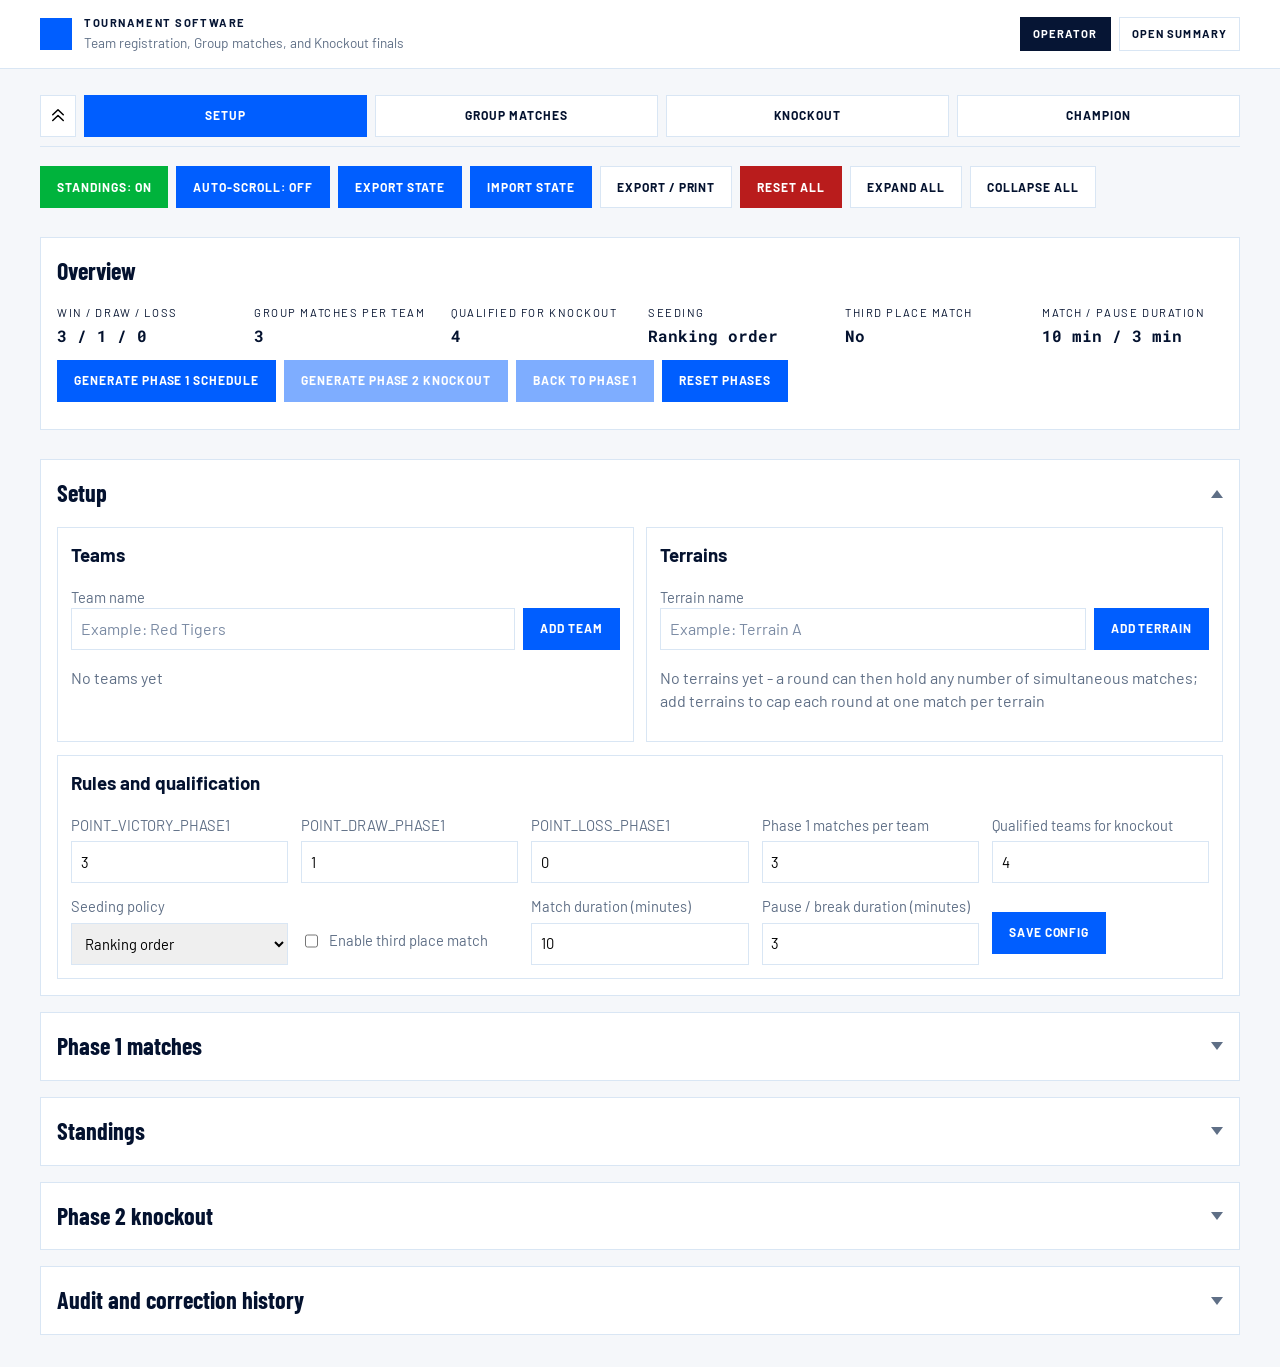
==== commit 57fa15a9: "refactor: clean up code by removing unused functions and improving documentation clarity" ====
--- a/index.html
+++ b/index.html
@@ -64,7 +64,7 @@
             </div>
         </div>
 
-        <div class="card overview-card" id="overview-card">
+        <div class="card overview-card">
             <h2>Overview</h2>
             <div id="config-overview"></div>
             <div class="button-row">
@@ -193,7 +193,7 @@
 
         <details class="card" id="section-audit" data-section="audit">
             <summary class="card-summary">
-                <h2 id="audit-title">Audit and correction history</h2>
+                <h2>Audit and correction history</h2>
                 <span class="chevron" aria-hidden="true"></span>
             </summary>
             <div class="card-body">
--- a/css/style.css
+++ b/css/style.css
@@ -1,4 +1,82 @@
-@import url("https://fonts.googleapis.com/css2?family=Barlow+Condensed:wght@500;600;700;800&family=Barlow:wght@400;500;600;700&family=Roboto+Mono:wght@500;700&display=swap");
+@font-face {
+    font-family: "Barlow";
+    src: url("../assets/fonts/barlow/Barlow-Regular.ttf") format("truetype");
+    font-style: normal;
+    font-weight: 400;
+    font-display: swap;
+}
+
+@font-face {
+    font-family: "Barlow";
+    src: url("../assets/fonts/barlow/Barlow-Medium.ttf") format("truetype");
+    font-style: normal;
+    font-weight: 500;
+    font-display: swap;
+}
+
+@font-face {
+    font-family: "Barlow";
+    src: url("../assets/fonts/barlow/Barlow-SemiBold.ttf") format("truetype");
+    font-style: normal;
+    font-weight: 600;
+    font-display: swap;
+}
+
+@font-face {
+    font-family: "Barlow";
+    src: url("../assets/fonts/barlow/Barlow-Bold.ttf") format("truetype");
+    font-style: normal;
+    font-weight: 700;
+    font-display: swap;
+}
+
+@font-face {
+    font-family: "Barlow Condensed";
+    src: url("../assets/fonts/barlow-condensed/BarlowCondensed-Medium.ttf") format("truetype");
+    font-style: normal;
+    font-weight: 500;
+    font-display: swap;
+}
+
+@font-face {
+    font-family: "Barlow Condensed";
+    src: url("../assets/fonts/barlow-condensed/BarlowCondensed-SemiBold.ttf") format("truetype");
+    font-style: normal;
+    font-weight: 600;
+    font-display: swap;
+}
+
+@font-face {
+    font-family: "Barlow Condensed";
+    src: url("../assets/fonts/barlow-condensed/BarlowCondensed-Bold.ttf") format("truetype");
+    font-style: normal;
+    font-weight: 700;
+    font-display: swap;
+}
+
+@font-face {
+    font-family: "Barlow Condensed";
+    src: url("../assets/fonts/barlow-condensed/BarlowCondensed-ExtraBold.ttf") format("truetype");
+    font-style: normal;
+    font-weight: 800;
+    font-display: swap;
+}
+
+@font-face {
+    font-family: "Roboto Mono";
+    src: url("../assets/fonts/roboto-mono/RobotoMono-Medium.ttf") format("truetype");
+    font-style: normal;
+    font-weight: 500;
+    font-display: swap;
+}
+
+@font-face {
+    font-family: "Roboto Mono";
+    src: url("../assets/fonts/roboto-mono/RobotoMono-Bold.ttf") format("truetype");
+    font-style: normal;
+    font-weight: 700;
+    font-display: swap;
+}
 
 :root {
     --font-body: "Barlow", system-ui, sans-serif;
@@ -16,6 +94,8 @@
     --danger: #b91c1c;
     --red: #e11d22;
     --purple: #8b35ff;
+    --qualified-bg: #d3f3de;
+    --best-bg: #dcc8ff;
 }
 
 * {
@@ -179,6 +259,44 @@
 
 tbody tr:hover {
     background: #eef1f6;
+}
+
+/* numbers centered in their cells, team names stay left-aligned for scanning
+   table.x selector outranks print.css's .print-table td, which loads later */
+table.standings-table th,
+table.standings-table td {
+    text-align: center;
+    font-variant-numeric: tabular-nums;
+}
+
+table.standings-table th:nth-child(2),
+table.standings-table td:nth-child(2) {
+    text-align: left;
+}
+
+/* standings cell shading: backgrounds rather than text color so the signal survives a
+   B&W printout - the two tints sit at clearly different grey levels (green ~83% luminance,
+   purple ~64%) so qualified cells and best-stat cells stay distinguishable without color */
+.standings-qualified {
+    background: var(--qualified-bg);
+}
+
+.stat-best {
+    background: var(--best-bg);
+    font-weight: 700;
+}
+
+.standings-qualified,
+.stat-best {
+    -webkit-print-color-adjust: exact;
+    print-color-adjust: exact;
+}
+
+/* screen tables have no vertical rules, so neighbouring best cells would fuse into one
+   slab - a surface-colored side border keeps each award readable as its own cell */
+table:not(.print-table) .stat-best {
+    border-left: 2px solid var(--surface);
+    border-right: 2px solid var(--surface);
 }
 
 th {
--- a/css/print.css
+++ b/css/print.css
@@ -100,11 +100,11 @@
     letter-spacing: 0.03em;
 }
 
-.print-bracket-round {
+.print-round-section {
     margin-bottom: 1.2rem;
 }
 
-.print-bracket-round h2 {
+.print-round-section h2 {
     margin: 0 0 0.5rem;
     font-family: var(--font-display);
     color: var(--navy);
@@ -112,6 +112,8 @@
     text-transform: uppercase;
     border-bottom: 1px solid var(--border);
     padding-bottom: 0.25rem;
+    break-after: avoid;
+    page-break-after: avoid;
 }
 
 .print-match-grid {
@@ -165,6 +167,20 @@
     border-bottom: 1px solid var(--navy);
 }
 
+.print-match-score--blank {
+    display: flex;
+    align-items: baseline;
+    gap: 0.3rem;
+    font-family: var(--font-mono);
+}
+
+.print-blank-score {
+    display: inline-block;
+    width: 1.6em;
+    height: 1em;
+    border-bottom: 1px solid var(--navy);
+}
+
 .print-table {
     width: 100%;
     border-collapse: collapse;
@@ -173,9 +189,9 @@
 .print-table th,
 .print-table td {
     border: 1px solid var(--border);
-    padding: 0.35rem 0.5rem;
+    padding: 0.25rem 0.35rem;
     text-align: left;
-    font-size: 0.85rem;
+    font-size: 0.75rem;
 }
 
 .print-table th {
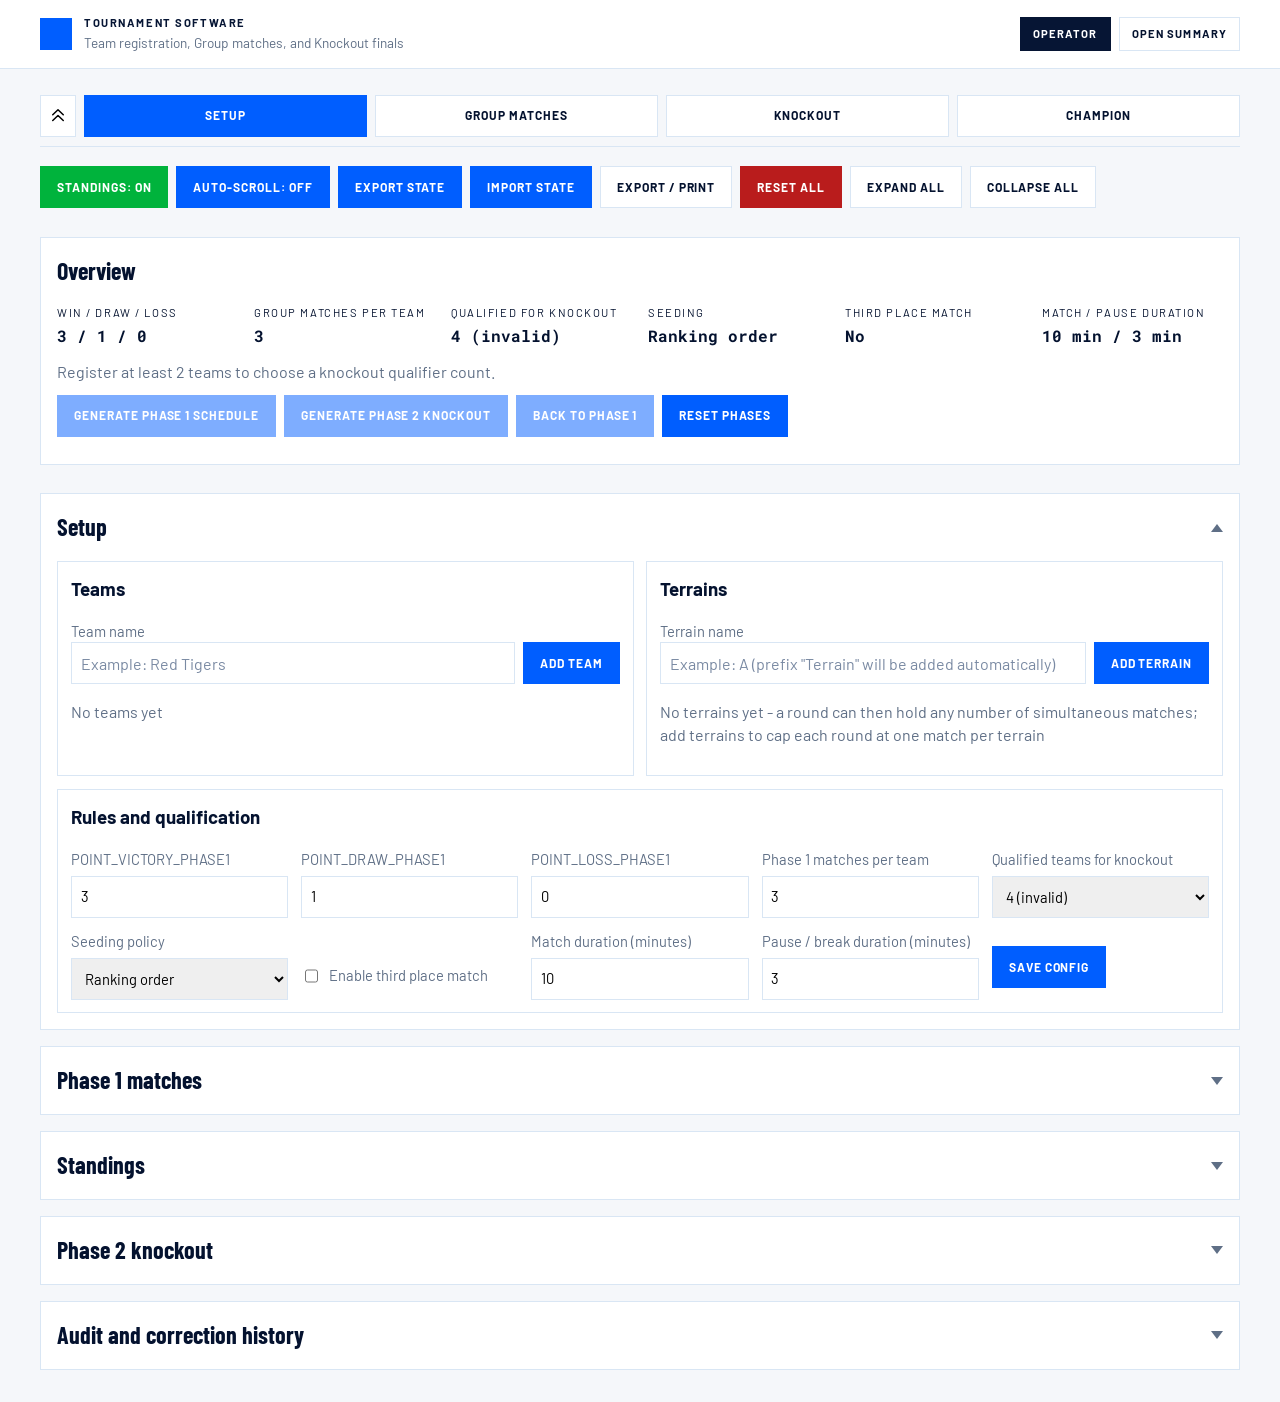
==== commit 6b823258: "Refactor tests to enforce power-of-two qualifier counts and improve validation - Updated various tes" ====
--- a/index.html
+++ b/index.html
@@ -67,6 +67,7 @@
         <div class="card overview-card">
             <h2>Overview</h2>
             <div id="config-overview"></div>
+            <div id="qualified-count-message" class="muted" role="status" hidden></div>
             <div class="button-row">
                 <button id="btn-generate-phase1" type="button">Generate phase 1 schedule</button>
                 <button id="btn-start-knockout" type="button">Generate phase 2 knockout</button>
@@ -99,7 +100,7 @@
                     <form id="form-add-terrain">
                         <label for="terrain-name">Terrain name</label>
                         <div class="inline-form">
-                            <input id="terrain-name" name="terrain-name" type="text" maxlength="60" placeholder="Example: Terrain A" autocomplete="off" required>
+                            <input id="terrain-name" name="terrain-name" type="text" maxlength="60" placeholder="Example: A (prefix &quot;Terrain&quot; will be added automatically)" autocomplete="off" required>
                             <button type="submit">Add terrain</button>
                         </div>
                     </form>
@@ -128,7 +129,7 @@
                     </label>
                     <label>
                         Qualified teams for knockout
-                        <input id="cfg-qualified" type="number" step="1" min="2" placeholder="e.g. 4" required>
+                        <select id="cfg-qualified" required></select>
                     </label>
                     <label>
                         Seeding policy
